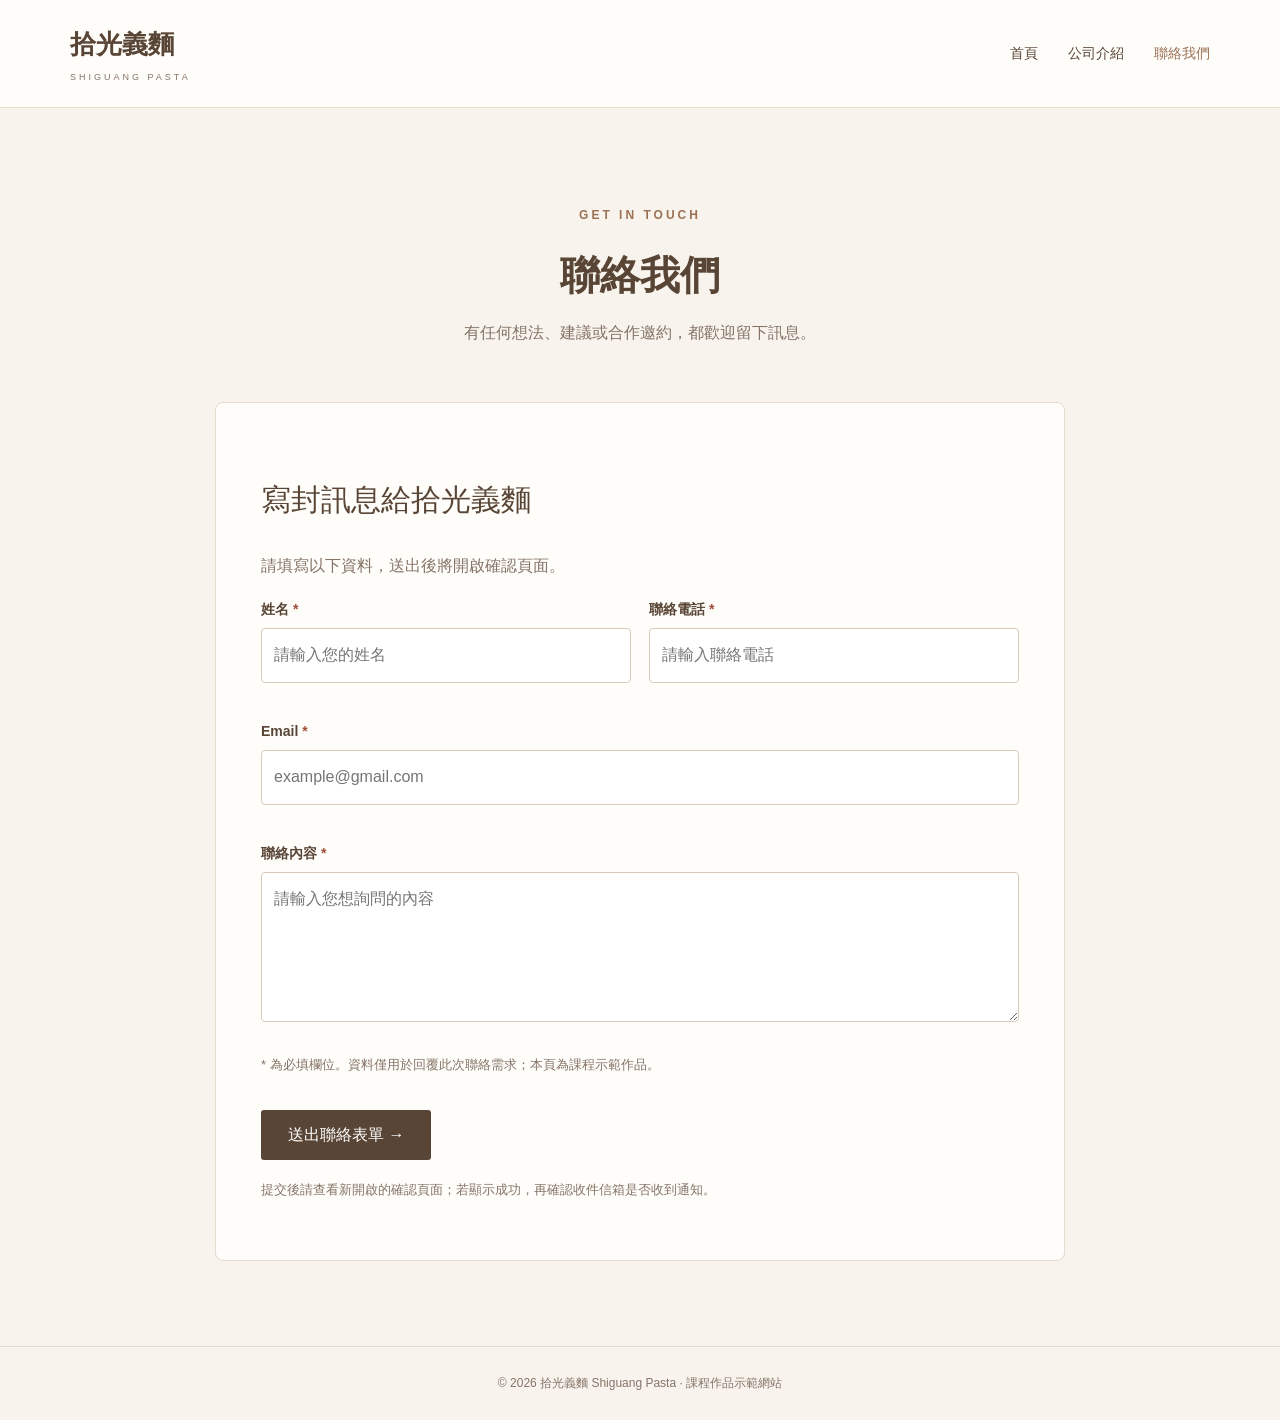
==== contact.html @ 96dfc4ed "Add files via upload" ====
<!doctype html>
<html lang="zh-Hant">
<head>
  <meta charset="UTF-8">
  <meta name="viewport" content="width=device-width, initial-scale=1">
  <meta name="description" content="透過拾光義麵聯絡表單，留下姓名、電話、Email 與想說的話。">
  <title>拾光義麵｜聯絡我們</title>
  <link rel="stylesheet" href="style.css">
</head>
<body>
  <header class="site-header">
    <a class="brand" href="index.html">拾光義麵 <span>SHIGUANG PASTA</span></a>
    <nav aria-label="主選單">
      <a href="index.html">首頁</a>
      <a href="about.html">公司介紹</a>
      <a class="active" aria-current="page" href="contact.html">聯絡我們</a>
    </nav>
  </header>
  <main>
    <section class="page-hero">
      <p class="eyebrow">GET IN TOUCH</p>
      <h1>聯絡我們</h1>
      <p>有任何想法、建議或合作邀約，都歡迎留下訊息。</p>
    </section>
    <section class="content-card">
      <h2>寫封訊息給拾光義麵</h2>
      <p>請填寫以下資料，送出後將開啟確認頁面。</p>
      <!-- 將下方 action 的 YOUR_DEPLOYMENT_ID 換成 Apps Script 部署網址中的實際 ID。 -->
      <form id="contact-form" action="https://script.google.com/macros/s/YOUR_DEPLOYMENT_ID/exec" method="POST" target="_blank" accept-charset="UTF-8">
        <div class="form-grid">
          <div class="field"><label for="name">姓名 <span class="required">*</span></label><input id="name" name="name" autocomplete="name" maxlength="80" required placeholder="請輸入您的姓名"></div>
          <div class="field"><label for="phone">聯絡電話 <span class="required">*</span></label><input id="phone" name="phone" type="tel" autocomplete="tel" maxlength="40" required placeholder="請輸入聯絡電話"></div>
          <div class="field full"><label for="email">Email <span class="required">*</span></label><input id="email" name="email" type="email" autocomplete="email" maxlength="160" required placeholder="example@gmail.com"></div>
          <div class="field full"><label for="message">聯絡內容 <span class="required">*</span></label><textarea id="message" name="message" maxlength="3000" required placeholder="請輸入您想詢問的內容"></textarea></div>
        </div>
        <p class="note">* 為必填欄位。資料僅用於回覆此次聯絡需求；本頁為課程示範作品。</p>
        <button class="button submit-button" type="submit">送出聯絡表單 →</button>
        <p class="note" id="form-hint" role="status">提交後請查看新開啟的確認頁面；若顯示成功，再確認收件信箱是否收到通知。</p>
      </form>
    </section>
  </main>
  <footer>© 2026 拾光義麵 Shiguang Pasta · 課程作品示範網站</footer>
  <script>
    document.getElementById('contact-form').addEventListener('submit', function(event) {
      if (this.action.includes('YOUR_DEPLOYMENT_ID')) {
        event.preventDefault();
        document.getElementById('form-hint').textContent = '尚未設定寄信網址：請先完成 Apps Script 部署，並將表單 action 換成你的 Web App 網址。';
      }
    });
  </script>
</body>
</html>
---- style.css ----
:root{--cream:#f8f4ed;--paper:#fffdf9;--brown:#594536;--muted:#857468;--accent:#9b7256;--line:#e7dbcd}*{box-sizing:border-box}body{margin:0;background:var(--cream);color:var(--brown);font-family:Arial,"Noto Sans TC","Microsoft JhengHei",sans-serif;line-height:1.8}a{color:inherit;text-decoration:none}.site-header{display:flex;justify-content:space-between;align-items:center;gap:20px;padding:22px max(5%,calc((100% - 1140px)/2));background:var(--paper);border-bottom:1px solid var(--line)}.brand{font-family:Georgia,serif;font-size:26px;font-weight:700;white-space:nowrap}.brand span{display:block;font-family:Arial,sans-serif;letter-spacing:3px;font-size:9px;font-weight:400;color:var(--muted)}nav{display:flex;gap:30px;font-size:14px}nav a:hover,nav a.active,.text-link{color:var(--accent)}.hero{max-width:1200px;margin:auto;min-height:600px;padding:85px 5%;display:grid;grid-template-columns:1.15fr 1fr;gap:40px;align-items:center}.eyebrow{font-size:12px;letter-spacing:3px;color:var(--accent);font-weight:bold}.hero h1{font-family:Georgia,"Noto Serif TC",serif;font-size:clamp(34px,4vw,55px);line-height:1.5;letter-spacing:2px;margin:15px 0}.hero p:not(.eyebrow){color:var(--muted)}.hero-art{max-width:420px;margin:auto;filter:drop-shadow(0 18px 18px #bca88e55)}.hero-art svg{width:100%}.button{display:inline-block;margin-top:20px;background:var(--brown);color:white;padding:11px 27px;border-radius:3px}.button:hover{background:var(--accent)}.container{max-width:950px;margin:auto;padding:75px 24px}.intro{text-align:center;border-top:1px solid var(--line)}h2{font-family:Georgia,"Noto Serif TC",serif;font-size:30px;font-weight:500}.intro>p:not(.eyebrow){color:var(--muted)}.text-link{display:inline-block;margin-top:14px;border-bottom:1px solid var(--accent)}footer{text-align:center;font-size:12px;color:var(--muted);padding:26px;border-top:1px solid var(--line)}.page-hero{text-align:center;padding:85px 20px 55px}.page-hero h1{font-size:40px;margin:8px}.content-card{max-width:850px;margin:0 auto 85px;background:var(--paper);border:1px solid var(--line);padding:45px;border-radius:8px}.content-card p{color:var(--muted)}.form-grid{display:grid;grid-template-columns:1fr 1fr;gap:18px}.field{display:flex;flex-direction:column;gap:6px;margin-bottom:18px}.field.full{grid-column:1/-1}label{font-weight:600;font-size:14px}input,textarea{width:100%;padding:12px;border:1px solid #d9c9b9;border-radius:4px;font:inherit;background:#fff}textarea{min-height:150px;resize:vertical}.note{font-size:13px;color:var(--muted)}#status{margin-top:14px;font-weight:600}@media(max-width:700px){.site-header{flex-direction:column;padding:18px}.brand{text-align:center}nav{gap:18px}.hero{grid-template-columns:1fr;padding:60px 24px;text-align:center;min-height:0}.hero-art{max-width:290px}.content-card{margin:0 18px 55px;padding:24px}.form-grid{grid-template-columns:1fr}.page-hero{padding:55px 20px 35px}}
/* 公司介紹與聯絡頁補充樣式 */
.page-hero>p:not(.eyebrow){color:var(--muted);margin:0 auto;max-width:650px}.story-divider{height:1px;background:var(--line);margin:36px 0}.values-grid{display:grid;grid-template-columns:repeat(3,minmax(0,1fr));gap:20px;margin:25px 0}.value-item{background:var(--cream);padding:22px;border-radius:6px}.value-number{font-family:Georgia,serif;font-size:24px;color:var(--accent)}.value-item h3{font-size:18px;margin:8px 0}.value-item p{font-size:14px;margin:0}.about-cta{text-align:center;padding-top:22px}.about-cta .button{margin-top:5px}.required{color:#a24e3c}.submit-button{font:inherit;border:0;cursor:pointer}.submit-button:focus-visible,a:focus-visible,input:focus-visible,textarea:focus-visible{outline:3px solid #b78b69;outline-offset:3px}#form-hint{margin-top:18px}@media(max-width:700px){.values-grid{grid-template-columns:1fr}}
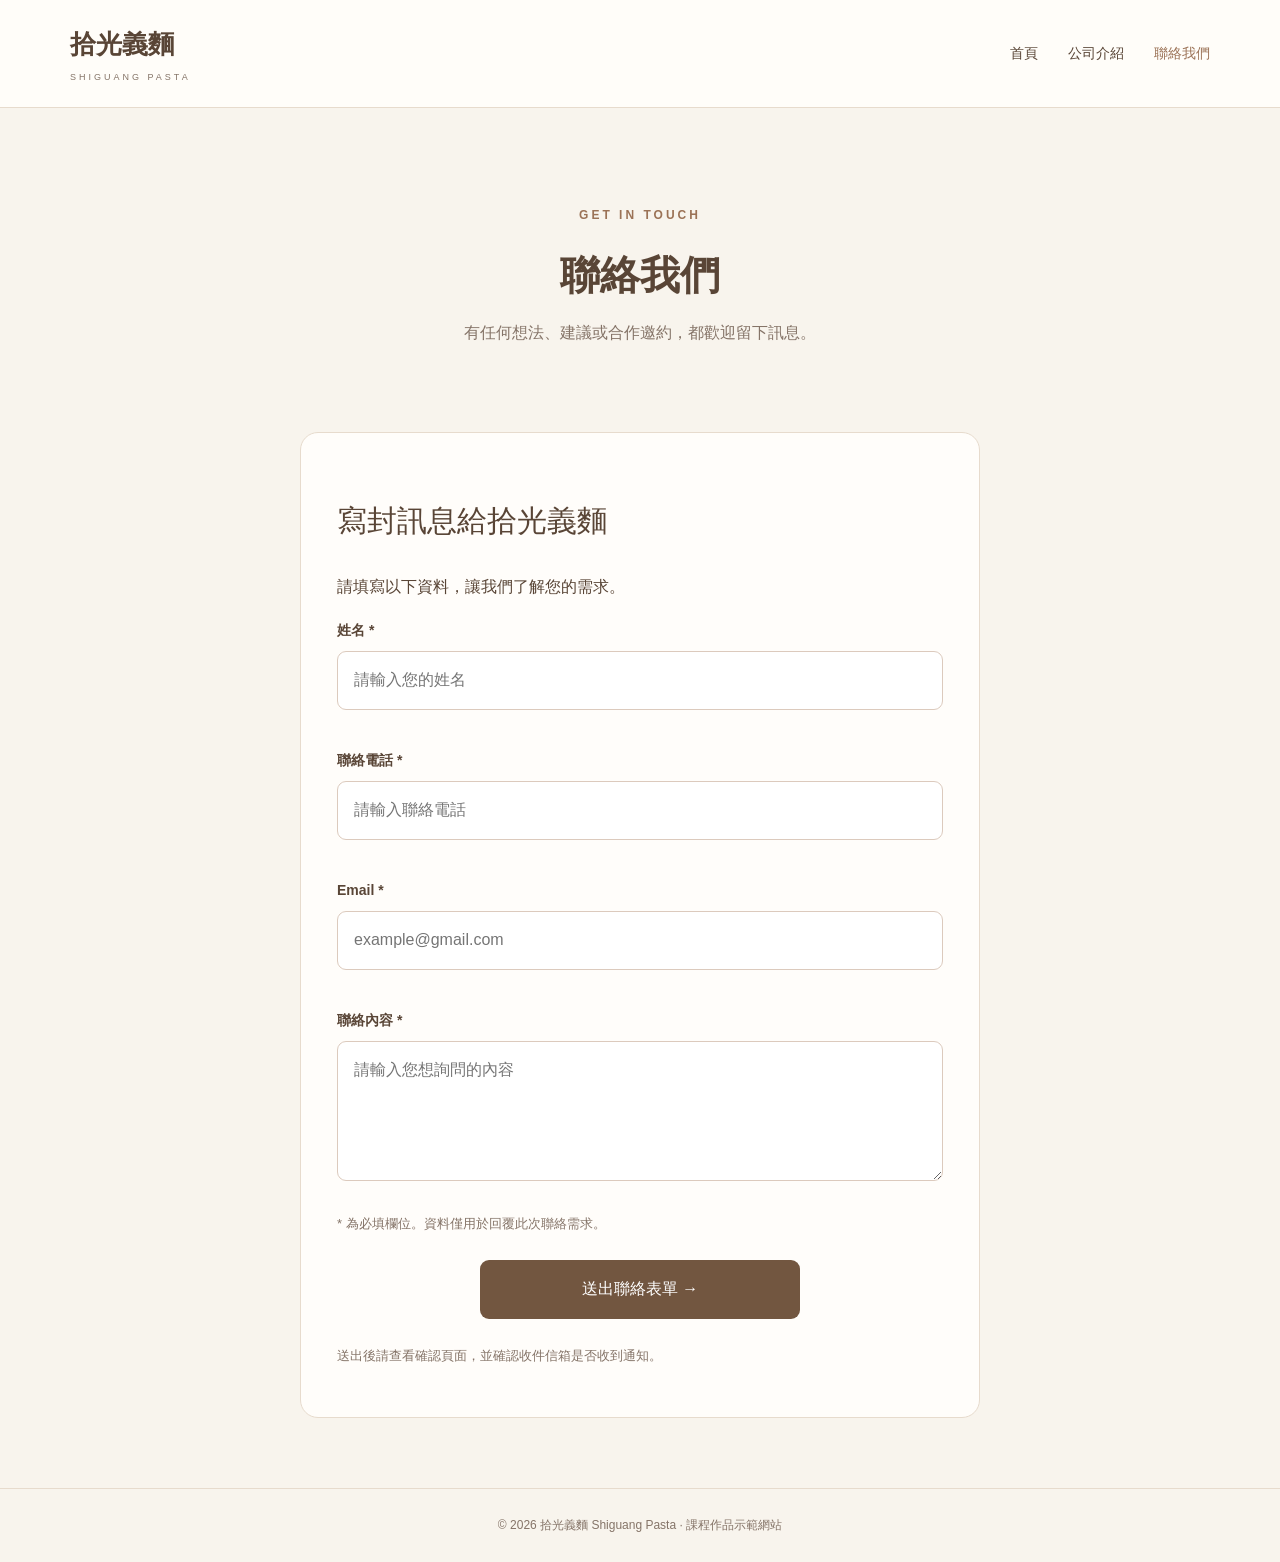
==== commit e9c4d74f: "Refactor contact form and update meta description" ====
--- a/contact.html
+++ b/contact.html
@@ -1,52 +1,181 @@
+
 <!doctype html>
 <html lang="zh-Hant">
 <head>
   <meta charset="UTF-8">
   <meta name="viewport" content="width=device-width, initial-scale=1">
-  <meta name="description" content="透過拾光義麵聯絡表單，留下姓名、電話、Email 與想說的話。">
+  <meta name="description" content="拾光義麵聯絡表單">
   <title>拾光義麵｜聯絡我們</title>
   <link rel="stylesheet" href="style.css">
+
+  <style>
+    /* 僅作用於聯絡我們頁面 */
+
+    .contact-card {
+      width: calc(100% - 32px);
+      max-width: 680px;
+      margin: 30px auto 70px;
+      padding: 36px;
+      box-sizing: border-box;
+      background: #fffdfa;
+      border: 1px solid #e7dbcd;
+      border-radius: 18px;
+    }
+
+    /* 四個欄位全部直式排列 */
+    #contact-form .form-grid {
+      display: flex !important;
+      flex-direction: column !important;
+      gap: 20px !important;
+    }
+
+    #contact-form .field,
+    #contact-form .field.full {
+      display: block !important;
+      width: 100% !important;
+      min-width: 0;
+      box-sizing: border-box;
+    }
+
+    #contact-form label {
+      display: block;
+      margin-bottom: 8px;
+      color: #594536;
+      font-weight: 600;
+    }
+
+    #contact-form input,
+    #contact-form textarea {
+      display: block;
+      width: 100%;
+      max-width: 100%;
+      box-sizing: border-box;
+      padding: 14px 16px;
+      border: 1px solid #dccabd;
+      border-radius: 9px;
+      background: #fff;
+      font-size: 16px;
+    }
+
+    #contact-form textarea {
+      min-height: 140px;
+      resize: vertical;
+    }
+
+    #contact-form .submit-button {
+      display: block;
+      width: 100%;
+      max-width: 320px;
+      margin: 25px auto;
+      padding: 15px;
+      background: #725640;
+      color: white;
+      border: none;
+      border-radius: 9px;
+      cursor: pointer;
+    }
+
+    @media (max-width: 600px) {
+      .contact-card {
+        padding: 24px 18px;
+      }
+    }
+  </style>
 </head>
+
 <body>
   <header class="site-header">
-    <a class="brand" href="index.html">拾光義麵 <span>SHIGUANG PASTA</span></a>
+    <a class="brand" href="index.html">
+      拾光義麵 <span>SHIGUANG PASTA</span>
+    </a>
     <nav aria-label="主選單">
       <a href="index.html">首頁</a>
       <a href="about.html">公司介紹</a>
-      <a class="active" aria-current="page" href="contact.html">聯絡我們</a>
+      <a class="active" aria-current="page"
+         href="contact.html">聯絡我們</a>
     </nav>
   </header>
+
   <main>
     <section class="page-hero">
       <p class="eyebrow">GET IN TOUCH</p>
       <h1>聯絡我們</h1>
       <p>有任何想法、建議或合作邀約，都歡迎留下訊息。</p>
     </section>
-    <section class="content-card">
+
+    <section class="contact-card">
       <h2>寫封訊息給拾光義麵</h2>
-      <p>請填寫以下資料，送出後將開啟確認頁面。</p>
-      <!-- 將下方 action 的 YOUR_DEPLOYMENT_ID 換成 Apps Script 部署網址中的實際 ID。 -->
-      <form id="contact-form" action="https://script.google.com/macros/s/YOUR_DEPLOYMENT_ID/exec" method="POST" target="_blank" accept-charset="UTF-8">
+      <p>請填寫以下資料，讓我們了解您的需求。</p>
+
+      <form id="contact-form"
+        action="https://script.google.com/macros/s/YOUR_DEPLOYMENT_ID/exec"
+        method="POST"
+        target="_blank"
+        accept-charset="UTF-8">
+
         <div class="form-grid">
-          <div class="field"><label for="name">姓名 <span class="required">*</span></label><input id="name" name="name" autocomplete="name" maxlength="80" required placeholder="請輸入您的姓名"></div>
-          <div class="field"><label for="phone">聯絡電話 <span class="required">*</span></label><input id="phone" name="phone" type="tel" autocomplete="tel" maxlength="40" required placeholder="請輸入聯絡電話"></div>
-          <div class="field full"><label for="email">Email <span class="required">*</span></label><input id="email" name="email" type="email" autocomplete="email" maxlength="160" required placeholder="example@gmail.com"></div>
-          <div class="field full"><label for="message">聯絡內容 <span class="required">*</span></label><textarea id="message" name="message" maxlength="3000" required placeholder="請輸入您想詢問的內容"></textarea></div>
+
+          <div class="field">
+            <label for="name">姓名 *</label>
+            <input id="name" name="name"
+              type="text" required
+              maxlength="80"
+              placeholder="請輸入您的姓名">
+          </div>
+
+          <div class="field">
+            <label for="phone">聯絡電話 *</label>
+            <input id="phone" name="phone"
+              type="tel" required
+              maxlength="40"
+              placeholder="請輸入聯絡電話">
+          </div>
+
+          <div class="field">
+            <label for="email">Email *</label>
+            <input id="email" name="email"
+              type="email" required
+              maxlength="160"
+              placeholder="example@gmail.com">
+          </div>
+
+          <div class="field">
+            <label for="message">聯絡內容 *</label>
+            <textarea id="message" name="message"
+              required maxlength="3000"
+              placeholder="請輸入您想詢問的內容"></textarea>
+          </div>
+
         </div>
-        <p class="note">* 為必填欄位。資料僅用於回覆此次聯絡需求；本頁為課程示範作品。</p>
-        <button class="button submit-button" type="submit">送出聯絡表單 →</button>
-        <p class="note" id="form-hint" role="status">提交後請查看新開啟的確認頁面；若顯示成功，再確認收件信箱是否收到通知。</p>
+
+        <p class="note">
+          * 為必填欄位。資料僅用於回覆此次聯絡需求。
+        </p>
+
+        <button class="button submit-button" type="submit">
+          送出聯絡表單 →
+        </button>
+
+        <p class="note" id="form-hint" role="status">
+          送出後請查看確認頁面，並確認收件信箱是否收到通知。
+        </p>
       </form>
     </section>
   </main>
-  <footer>© 2026 拾光義麵 Shiguang Pasta · 課程作品示範網站</footer>
+
+  <footer>
+    © 2026 拾光義麵 Shiguang Pasta · 課程作品示範網站
+  </footer>
+
   <script>
-    document.getElementById('contact-form').addEventListener('submit', function(event) {
-      if (this.action.includes('YOUR_DEPLOYMENT_ID')) {
-        event.preventDefault();
-        document.getElementById('form-hint').textContent = '尚未設定寄信網址：請先完成 Apps Script 部署，並將表單 action 換成你的 Web App 網址。';
-      }
-    });
+    document.getElementById('contact-form')
+      .addEventListener('submit', function(event) {
+        if (this.action.includes('YOUR_DEPLOYMENT_ID')) {
+          event.preventDefault();
+          document.getElementById('form-hint').textContent =
+            '尚未設定寄信功能，請先完成 Apps Script 部署。';
+        }
+      });
   </script>
 </body>
 </html>
